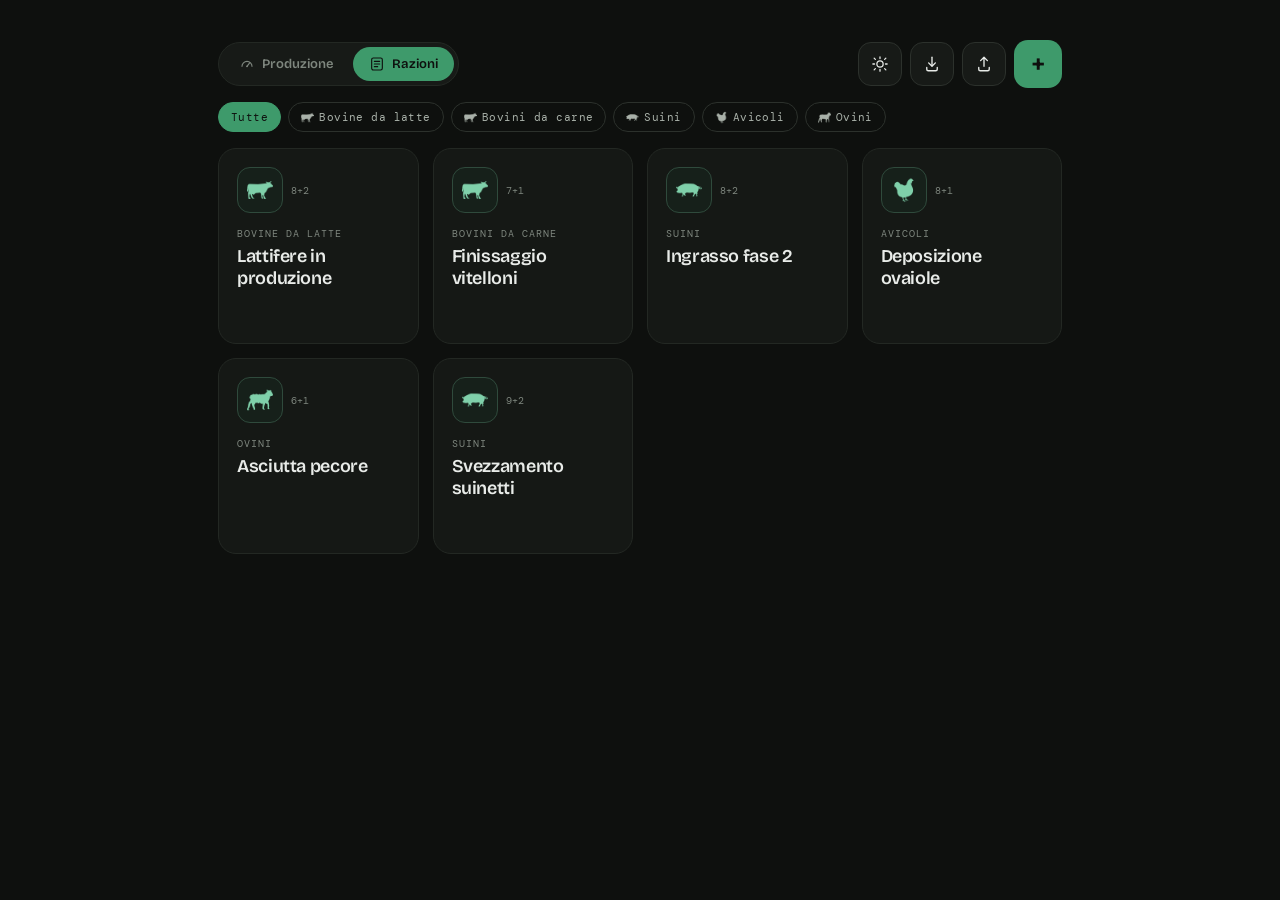
==== index.html @ 36a23192 "Initial commit: Miscele feed-mixing PWA Two-tab app (Produzione/Razioni) for managing feed ration fo" ====
<!DOCTYPE html>
<html lang="it">
<head>
<meta charset="utf-8">
<meta name="viewport" content="width=device-width, initial-scale=1, viewport-fit=cover">
<title>Miscele</title>
<meta name="description" content="Calcolatore di pesate per miscele zootecniche">

<link rel="manifest" href="manifest.json">
<meta name="theme-color" content="#0E100E">
<meta name="mobile-web-app-capable" content="yes">
<meta name="apple-mobile-web-app-capable" content="yes">
<meta name="apple-mobile-web-app-status-bar-style" content="black-translucent">
<meta name="apple-mobile-web-app-title" content="Miscele">
<link rel="icon" href="icons/icon-192.png">
<link rel="apple-touch-icon" href="icons/apple-touch-icon.png">

<link rel="preconnect" href="https://fonts.googleapis.com">
<link rel="preconnect" href="https://fonts.gstatic.com" crossorigin>
<link href="https://fonts.googleapis.com/css2?family=Bricolage+Grotesque:opsz,wght@12..96,400;12..96,600;12..96,800&family=DM+Mono:wght@400;500&display=swap" rel="stylesheet">

<link rel="stylesheet" href="style.css">
</head>
<body>
  <div class="app-shell">
    <div class="app-inner">
      <div id="app"></div>
    </div>
  </div>
  <div id="toast" class="toast"></div>
  <script src="app.js"></script>
</body>
</html>
---- style.css ----
:root {
  --bg: #0E100E;
  --fg: #E8EBE8;
  --muted: #7E867E;
  --muted2: #A9B1A9;
  --line: #232823;
  --line2: #1B1F1B;
  --panel: #151815;
  --panel2: #171A17;
  --panel3: #141915;
  --panel-hover: #191E1A;
  --border: #2C312C;
  --accent: #3E9A6B;
  --accent-bright: #7FD0AA;
  --accent-bg: #16201A;
  --accent-border: #2F4A3C;
  --warn: #D98040;
  --placeholder: #6E766E;
  --delete-fg: #C97A5A;
  --zebra: rgba(255,255,255,.018);
  --session-glow: rgba(62,154,107,.35);
  --session-well: rgba(0,0,0,.25);
  color-scheme: dark;
}

:root[data-theme="light"] {
  --bg: #F3F5F0;
  --fg: #14170F;
  --muted: #767F73;
  --muted2: #454E43;
  --line: #DDE3D6;
  --line2: #E8ECE3;
  --panel: #FFFFFF;
  --panel2: #EFF2EA;
  --panel3: #E9EEE3;
  --panel-hover: #EDF4EE;
  --border: #D2D9C9;
  --accent: #2E8659;
  --accent-bright: #1E6B44;
  --accent-bg: #E3F2E9;
  --accent-border: #B9DDC7;
  --warn: #B35A1A;
  --placeholder: #8B948A;
  --delete-fg: #A6461F;
  --zebra: rgba(0,0,0,.035);
  --session-glow: rgba(46,134,89,.18);
  --session-well: rgba(0,0,0,.055);
  color-scheme: light;
}

* { box-sizing: border-box; }

html, body {
  height: 100%;
  margin: 0;
  background: var(--bg);
  color: var(--fg);
  font-family: 'Bricolage Grotesque', Helvetica, sans-serif;
  -webkit-font-smoothing: antialiased;
}

body { overscroll-behavior-y: none; }

a { color: var(--accent); text-decoration: none; }
a:hover { color: var(--accent-bright); }

input { font-family: inherit; color: var(--fg); }
input::placeholder { color: var(--placeholder); }

button { font-family: inherit; -webkit-tap-highlight-color: transparent; }

.app-shell {
  height: 100dvh;
  background: var(--bg);
  display: flex;
  justify-content: center;
  overflow: hidden;
  text-wrap: pretty;
  padding-top: env(safe-area-inset-top, 0px);
  padding-bottom: env(safe-area-inset-bottom, 0px);
}

.app-inner {
  width: 100%;
  max-width: 880px;
  display: flex;
  flex-direction: column;
  overflow: hidden;
}

#app { flex: 1; min-height: 0; display: flex; flex-direction: column; overflow: hidden; }

/* ---- App frame ---- */
.app-frame { display: flex; flex-direction: column; height: 100%; overflow: hidden; }
.screen-area { flex: 1; min-height: 0; overflow: hidden; display: flex; flex-direction: column; }

.screen { display: flex; flex-direction: column; height: 100%; overflow: hidden; }

/* ---- Gallery list top (Razioni / Produzione) ---- */
.list-top {
  padding: 40px 18px 14px;
  display: flex; align-items: center; justify-content: space-between; flex-wrap: wrap; gap: 10px;
}

.tab-pills {
  display: inline-flex; gap: 4px;
  background: var(--panel2); border: 1px solid var(--line);
  border-radius: 999px; padding: 4px; flex: none;
}
.tab-pill {
  display: inline-flex; align-items: center; gap: 7px;
  border: none; border-radius: 999px; background: transparent; color: var(--muted);
  font-size: 13px; font-weight: 600; padding: 9px 16px; cursor: pointer;
  transition: background .15s, color .15s;
}
.tab-pill svg { display: block; }
.tab-pill.active { background: var(--accent); color: var(--bg); }

.header-actions { display: flex; align-items: center; gap: 8px; flex: none; }

.icon-btn {
  flex: none;
  width: 44px; height: 44px;
  border: 1px solid var(--border);
  border-radius: 13px;
  background: var(--panel2);
  color: var(--fg);
  display: flex; align-items: center; justify-content: center;
  cursor: pointer;
  transition: border-color .15s, color .15s, background .15s;
}
.icon-btn:hover { border-color: var(--accent); color: var(--accent-bright); }

.btn-square-add {
  flex: none;
  width: 48px; height: 48px;
  border: none;
  border-radius: 14px;
  background: var(--accent);
  color: var(--bg);
  font-size: 28px;
  font-weight: 600;
  line-height: 1;
  display: flex; align-items: center; justify-content: center;
  cursor: pointer;
  transition: background .15s, transform .1s;
}
.btn-square-add:hover { background: var(--accent-bright); }
.btn-square-add:active { transform: scale(0.94); }

.filters { padding: 0 18px 12px; display: flex; gap: 7px; flex-wrap: wrap; }
.chip {
  display: inline-flex;
  align-items: center;
  gap: 5px;
  border: 1px solid var(--border);
  background: transparent;
  color: var(--muted2);
  font-family: 'DM Mono', monospace;
  font-size: 11px;
  letter-spacing: .04em;
  padding: 7px 12px;
  border-radius: 999px;
  cursor: pointer;
}
.chip.active { border-color: var(--accent); background: var(--accent); color: var(--bg); }

.cards-wrap { flex: 1; overflow-y: auto; padding: 4px 18px 24px; }
.cards-grid { display: grid; grid-template-columns: repeat(auto-fill, minmax(180px, 1fr)); gap: 14px; }

.card {
  text-align: left;
  background: var(--panel);
  border: 1px solid var(--line);
  border-radius: 18px;
  padding: 18px;
  cursor: pointer;
  color: var(--fg);
  display: flex;
  flex-direction: column;
  gap: 14px;
  min-height: 196px;
  transition: border-color .15s, background .15s;
}
.card:hover { border-color: var(--accent); background: var(--panel-hover); }
.card-head { display: flex; align-items: center; justify-content: space-between; gap: 8px; }
.card-code {
  display: flex; align-items: center; justify-content: center;
  width: 46px; height: 46px; border-radius: 13px;
  border: 1px solid var(--accent-border); background: var(--accent-bg); color: var(--accent-bright);
}
.card-count { font-family: 'DM Mono', monospace; font-size: 10px; color: var(--muted); }
.card-body { flex: 1; min-width: 0; }
.card-species { font-family: 'DM Mono', monospace; font-size: 10px; color: var(--muted); letter-spacing: .1em; text-transform: uppercase; }
.card-name { font-size: 18px; font-weight: 600; letter-spacing: -.02em; line-height: 1.2; margin-top: 6px; }
.card-bars { display: flex; gap: 2px; height: 8px; border-radius: 999px; overflow: hidden; }
.card-bar { display: block; height: 8px; }
.card-hint {
  font-family: 'DM Mono', monospace; font-size: 10px; color: var(--accent-bright);
  letter-spacing: .06em; text-transform: uppercase; display: flex; align-items: center; gap: 4px;
}

.empty-state { padding: 40px 12px; text-align: center; color: var(--muted); font-size: 14px; }

/* ---- Detail header (Razioni edit / Produzione session) ---- */
.op-header { padding: 22px 18px 12px; border-bottom: 1px solid var(--line); display: flex; align-items: center; gap: 12px; flex: none; }
.back-btn {
  border: 1px solid var(--border); background: transparent; color: var(--muted2);
  width: 34px; height: 34px; border-radius: 999px; cursor: pointer;
  font-family: 'DM Mono', monospace; font-size: 15px; flex: none;
  transition: border-color .15s, color .15s;
}
.back-btn:hover { border-color: var(--accent); color: var(--accent-bright); }
.op-title-wrap { flex: 1; min-width: 0; }
.op-species {
  display: flex; align-items: center; gap: 5px;
  font-family: 'DM Mono', monospace; font-size: 10px; color: var(--muted); letter-spacing: .1em; text-transform: uppercase;
}
.op-name {
  font-size: 18px; font-weight: 600; letter-spacing: -.025em; line-height: 1.25;
  display: -webkit-box; -webkit-line-clamp: 2; -webkit-box-orient: vertical; overflow: hidden;
}

.edit-btn {
  flex: none;
  display: inline-flex; align-items: center; gap: 6px;
  border: 1px solid var(--border); background: var(--panel2); color: var(--fg);
  font-size: 13px; font-weight: 600; padding: 9px 14px; border-radius: 999px; cursor: pointer;
  transition: border-color .15s, color .15s, background .15s;
}
.edit-btn:hover { border-color: var(--accent); color: var(--accent-bright); }

.view-row {
  display: flex; align-items: center; justify-content: space-between; gap: 10px;
  padding: 11px 18px; border-bottom: 1px solid var(--line2);
}
.view-name { font-size: 14px; }
.view-val {
  font-family: 'DM Mono', monospace; font-size: 14px; color: var(--muted2);
  font-variant-numeric: tabular-nums; flex: none;
}

/* ---- Session hero card (Produzione) ---- */
.session-card {
  flex: none;
  margin: 16px 18px 6px;
  padding: 18px;
  border-radius: 22px;
  background: radial-gradient(120% 140% at 0% 0%, var(--accent-bg) 0%, var(--panel) 60%);
  border: 1px solid var(--accent-border);
  box-shadow: 0 10px 28px -14px var(--session-glow);
  display: flex; flex-direction: column; gap: 14px;
}
.session-head { display: flex; align-items: center; gap: 12px; }
.session-icon {
  width: 42px; height: 42px; border-radius: 12px; flex: none;
  background: var(--session-well); color: var(--accent-bright);
  display: flex; align-items: center; justify-content: center;
}
.session-title { flex: 1; min-width: 0; }
.session-eyebrow { font-family: 'DM Mono', monospace; font-size: 10px; color: var(--muted); letter-spacing: .1em; text-transform: uppercase; }
.session-name {
  font-size: 16px; font-weight: 700; letter-spacing: -.02em; line-height: 1.25; margin-top: 2px;
  white-space: nowrap; overflow: hidden; text-overflow: ellipsis;
}

.session-mode-toggle { display: flex; gap: 3px; background: var(--session-well); border-radius: 999px; padding: 3px; flex: none; }
.session-mode-btn { border: none; border-radius: 999px; background: transparent; color: var(--muted2); font-weight: 600; font-size: 11px; padding: 7px 11px; cursor: pointer; }
.session-mode-btn.active { background: var(--accent); color: var(--bg); }

.session-divider { height: 1px; background: rgba(255,255,255,.07); margin: 0 -2px; }

.session-amount-row { display: flex; align-items: center; gap: 12px; }
.session-amount-input {
  flex: 1; min-width: 0; background: transparent; border: none; outline: none;
  color: var(--fg); font-family: 'DM Mono', monospace; font-weight: 600;
  font-size: 44px; letter-spacing: -.03em; font-variant-numeric: tabular-nums;
}
.session-unit-group { display: flex; gap: 4px; flex: none; }
.session-unit-btn {
  border: 1px solid var(--border); border-radius: 9px; background: var(--session-well); color: var(--muted2);
  font-family: 'DM Mono', monospace; font-size: 12px; padding: 7px 10px; cursor: pointer;
}
.session-unit-btn.active { border-color: var(--accent); background: var(--accent); color: var(--bg); }

.session-limit-row { display: flex; gap: 6px; overflow-x: auto; }

.limit-chip {
  border: 1px solid var(--border); background: transparent; color: var(--muted2);
  font-family: 'DM Mono', monospace; font-size: 11px; padding: 6px 10px; border-radius: 999px;
  cursor: pointer; white-space: nowrap; flex: none;
}
.limit-chip.active { border-color: var(--accent); background: var(--accent); color: var(--bg); }

.panel { flex: 1; min-height: 0; overflow-y: auto; }

.calc-head {
  display: flex; gap: 10px; padding: 9px 18px; position: sticky; top: 0; background: var(--bg);
  border-bottom: 1px solid var(--line); font-family: 'DM Mono', monospace; font-size: 10px;
  color: var(--muted); letter-spacing: .1em; text-transform: uppercase;
}
.calc-head .col-name { flex: 1; min-width: 0; }
.calc-head .col-pct { width: 44px; text-align: right; }
.calc-head .col-qty { width: 86px; text-align: right; }
.calc-head .col-cum { width: 78px; text-align: right; }

.calc-row { display: flex; gap: 10px; align-items: baseline; padding: 12px 18px; border-bottom: 1px solid var(--line2); transition: background .15s; }
.calc-row:nth-child(even):not(.hot) { background: var(--zebra); }
.calc-row.hot { background: var(--accent-bg); }
.calc-row .col-name { flex: 1; min-width: 0; font-size: 14px; }
.calc-row.hot .col-name { color: var(--accent-bright); font-weight: 600; }
.calc-row .col-pct { width: 44px; text-align: right; font-family: 'DM Mono', monospace; font-size: 12px; color: var(--muted); font-variant-numeric: tabular-nums; }
.calc-row .col-qty { width: 86px; text-align: right; font-family: 'DM Mono', monospace; font-weight: 500; font-size: 18px; letter-spacing: -.03em; font-variant-numeric: tabular-nums; }
.calc-row .col-cum { width: 78px; text-align: right; font-family: 'DM Mono', monospace; font-size: 12px; color: var(--muted); font-variant-numeric: tabular-nums; }
.calc-row.fixed .col-name { color: var(--muted2); }

.footer-warn { color: var(--warn); font-weight: 600; }

.comp-top { padding: 12px 18px; border-bottom: 1px solid var(--line); display: flex; flex-direction: column; gap: 10px; flex: none; }
.name-input {
  width: 100%; background: var(--panel); border: 1px solid var(--border); border-radius: 10px;
  padding: 11px 12px; color: var(--fg); font-size: 16px; font-weight: 600; outline: none;
}
.name-input:focus { border-color: var(--accent); }
.species-chips { display: flex; gap: 6px; flex-wrap: wrap; }
.species-chip {
  display: inline-flex; align-items: center; gap: 5px;
  border: 1px solid var(--border); background: transparent; color: var(--muted2);
  font-family: 'DM Mono', monospace; font-size: 11px; padding: 6px 10px; border-radius: 999px; cursor: pointer;
}
.species-chip.active { border-color: var(--accent); background: var(--accent); color: var(--bg); }

.sum-row {
  display: flex; align-items: center; justify-content: space-between; padding: 10px 18px;
  border-bottom: 1px solid var(--line); font-family: 'DM Mono', monospace; font-size: 10px;
  letter-spacing: .1em; text-transform: uppercase; color: var(--muted);
}
.sum-row .sum-val.ok { color: var(--accent-bright); }
.sum-row .sum-val.warn { color: var(--warn); }

.section-label {
  padding: 10px 18px; border-bottom: 1px solid var(--line); font-family: 'DM Mono', monospace;
  font-size: 10px; letter-spacing: .1em; text-transform: uppercase; color: var(--muted);
}

.comp-row { display: flex; align-items: center; gap: 8px; padding: 8px 18px; border-bottom: 1px solid var(--line2); }
.comp-name-input {
  flex: 1; min-width: 0; background: transparent; border: 1px solid transparent; border-radius: 8px;
  padding: 6px 7px; margin: -6px -7px; color: var(--fg); font-size: 14px; outline: none;
}
.comp-name-input:hover { border-color: var(--line); }
.comp-name-input:focus { border-color: var(--accent); background: var(--panel); }
.comp-input {
  width: 64px; text-align: right; background: var(--panel); border: 1px solid var(--border);
  border-radius: 8px; padding: 8px 9px; color: var(--fg); font-family: 'DM Mono', monospace; font-size: 14px; outline: none;
  font-variant-numeric: tabular-nums;
}
.comp-input:focus { border-color: var(--accent); }
.comp-unit { font-family: 'DM Mono', monospace; font-size: 12px; color: var(--muted); flex: none; }
.comp-unit.pct { width: 12px; }
.comp-unit.kgt { width: 30px; }
.row-remove {
  flex: none; width: 26px; height: 26px; border-radius: 999px; border: 1px solid transparent;
  background: transparent; color: var(--muted); font-size: 15px; line-height: 1; cursor: pointer;
}
.row-remove:hover { border-color: var(--warn); color: var(--warn); }
.add-row-btn {
  margin: 10px 18px; align-self: flex-start;
  border: 1px dashed var(--border); background: transparent; color: var(--muted2);
  font-size: 12px; font-weight: 600; padding: 8px 12px; border-radius: 10px; cursor: pointer;
}
.add-row-btn:hover { border-color: var(--accent); color: var(--accent-bright); }
.delete-recipe-btn {
  margin: 18px; align-self: flex-start;
  border: 1px solid var(--border); background: transparent; color: var(--delete-fg);
  font-size: 12px; font-weight: 600; padding: 9px 14px; border-radius: 999px; cursor: pointer;
}
.delete-recipe-btn:hover { border-color: var(--warn); background: rgba(217,128,64,.1); }
.delete-recipe-btn.confirm { background: var(--warn); border-color: var(--warn); color: #1a1006; }
.delete-recipe-btn.confirm:hover { background: var(--warn); color: #1a1006; }

.footer {
  border-top: 1px solid var(--border); background: var(--panel3); padding: 11px 18px;
  display: flex; align-items: baseline; gap: 12px; flex: none;
}
.footer-info { flex: 1; min-width: 0; }
.footer-label { font-family: 'DM Mono', monospace; font-size: 10px; color: var(--muted); letter-spacing: .1em; text-transform: uppercase; }
.footer-note { font-size: 12px; color: var(--muted); margin-top: 3px; }
.footer-total { display: flex; align-items: baseline; gap: 6px; flex: none; }
.footer-total .val { font-family: 'DM Mono', monospace; font-weight: 500; font-size: 30px; color: var(--accent-bright); letter-spacing: -.04em; font-variant-numeric: tabular-nums; }
.footer-total .unit { font-family: 'DM Mono', monospace; font-size: 12px; color: var(--muted); }

/* ---- Toast ---- */
.toast {
  position: fixed; left: 50%; bottom: 84px; transform: translateX(-50%);
  background: var(--panel2); border: 1px solid var(--accent-border); color: var(--accent-bright);
  font-size: 13px; font-weight: 600; padding: 10px 18px; border-radius: 999px;
  box-shadow: 0 8px 24px rgba(0,0,0,.4); z-index: 1000;
  opacity: 0; transition: opacity .2s ease;
  pointer-events: none;
  max-width: calc(100% - 32px); text-align: center;
}
.toast.show { opacity: 1; }
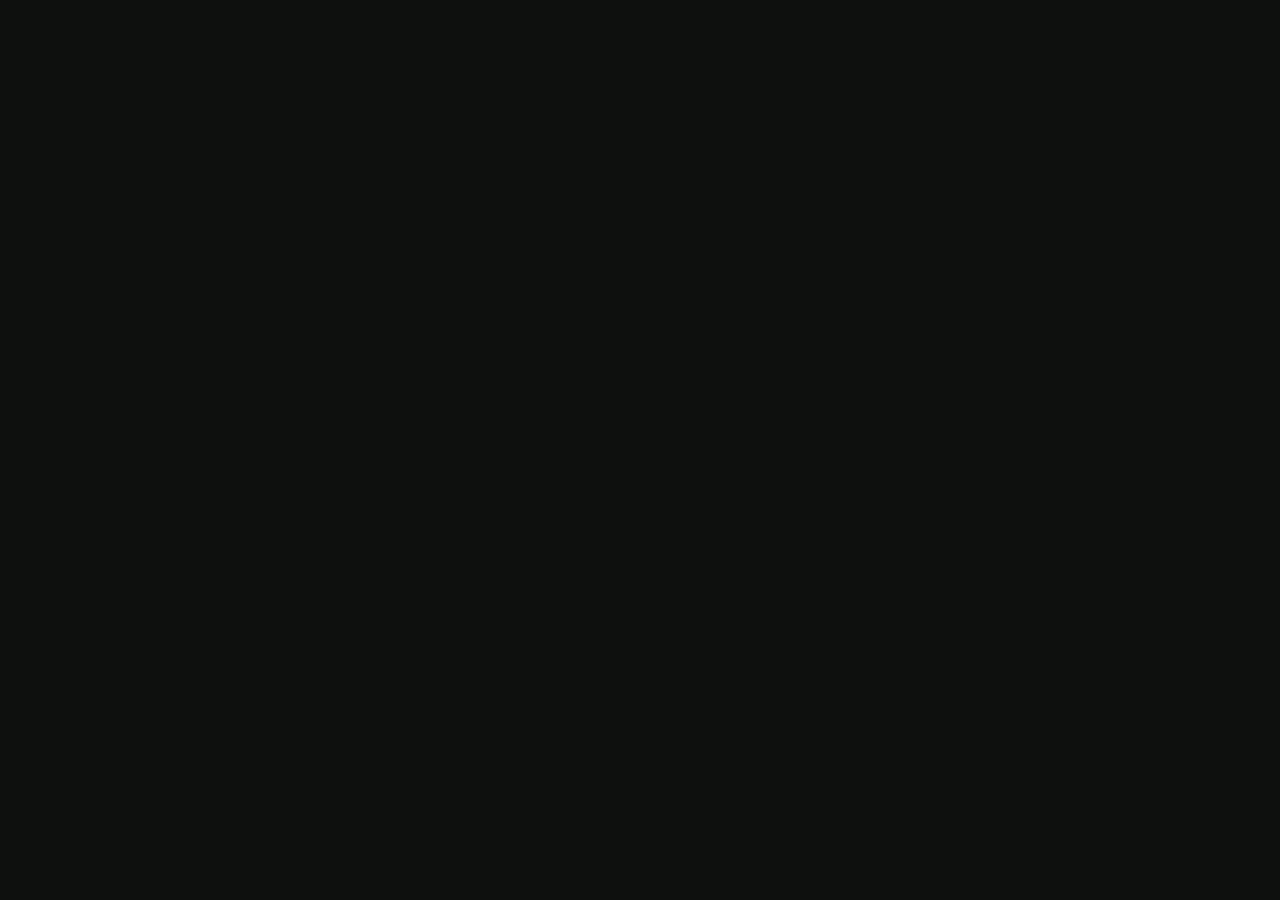
==== commit b05c4845: "Sync recipe data across devices via Firestore Replaces per-device localStorage persistence with a sh" ====
--- a/index.html
+++ b/index.html
@@ -28,6 +28,8 @@
     </div>
   </div>
   <div id="toast" class="toast"></div>
+  <script src="https://www.gstatic.com/firebasejs/10.13.2/firebase-app-compat.js"></script>
+  <script src="https://www.gstatic.com/firebasejs/10.13.2/firebase-firestore-compat.js"></script>
   <script src="app.js"></script>
 </body>
 </html>
--- a/style.css
+++ b/style.css
@@ -202,6 +202,11 @@
 
 .empty-state { padding: 40px 12px; text-align: center; color: var(--muted); font-size: 14px; }
 
+.loading-screen {
+  flex: 1; display: flex; align-items: center; justify-content: center;
+  color: var(--muted); font-family: 'DM Mono', monospace; font-size: 13px; letter-spacing: .04em;
+}
+
 /* ---- Detail header (Razioni edit / Produzione session) ---- */
 .op-header { padding: 22px 18px 12px; border-bottom: 1px solid var(--line); display: flex; align-items: center; gap: 12px; flex: none; }
 .back-btn {
